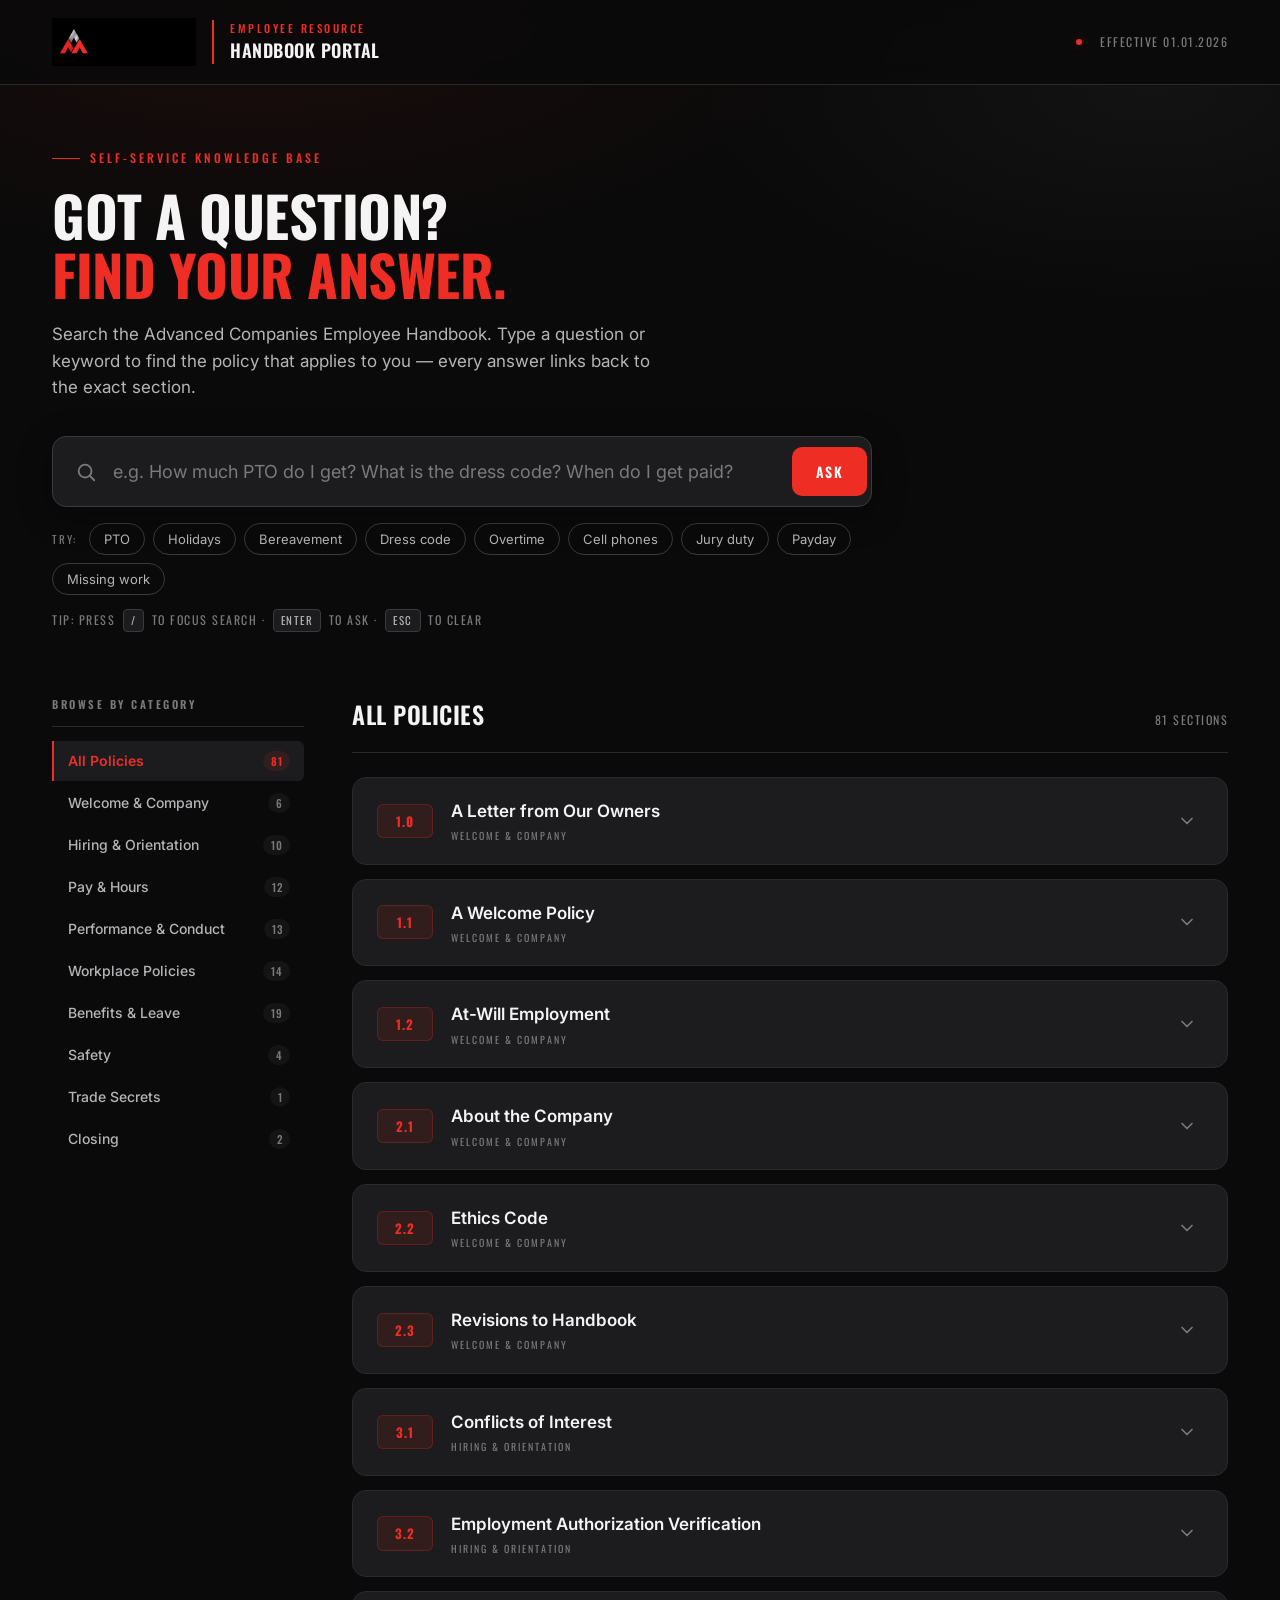
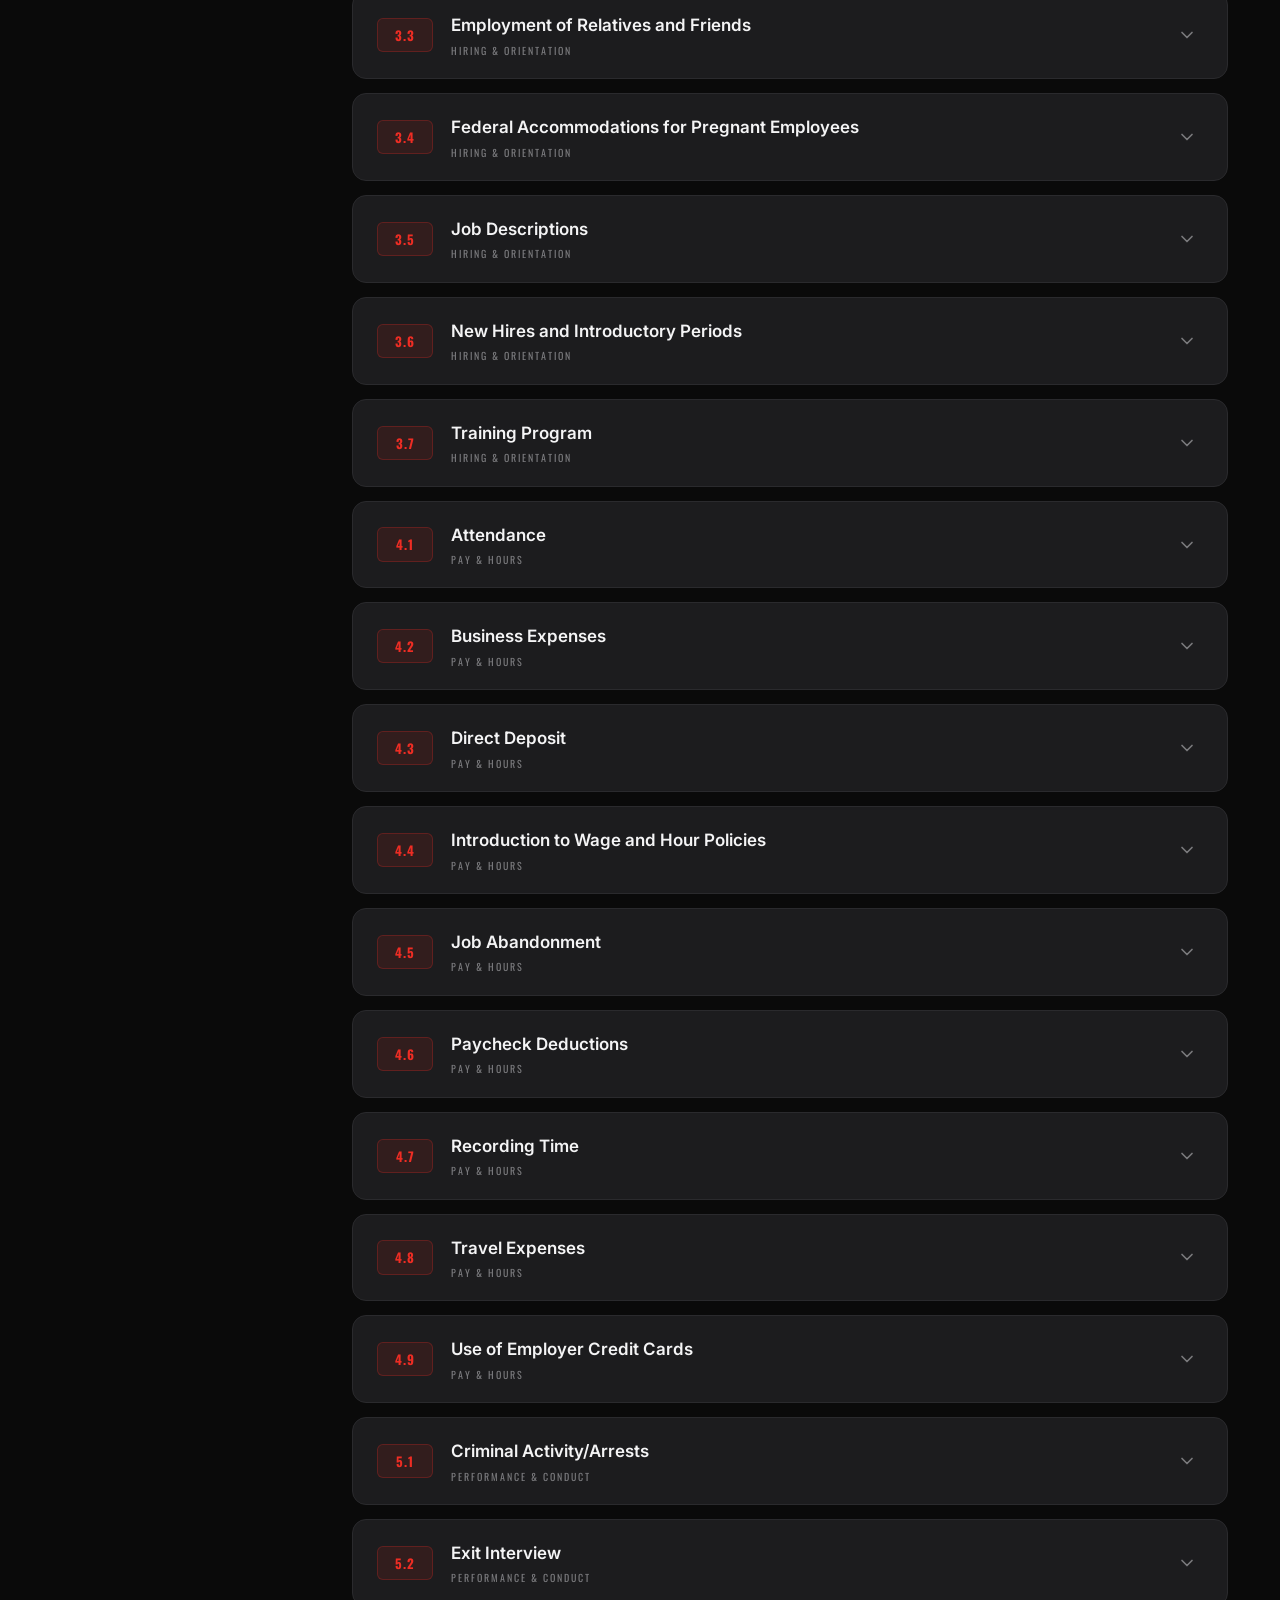
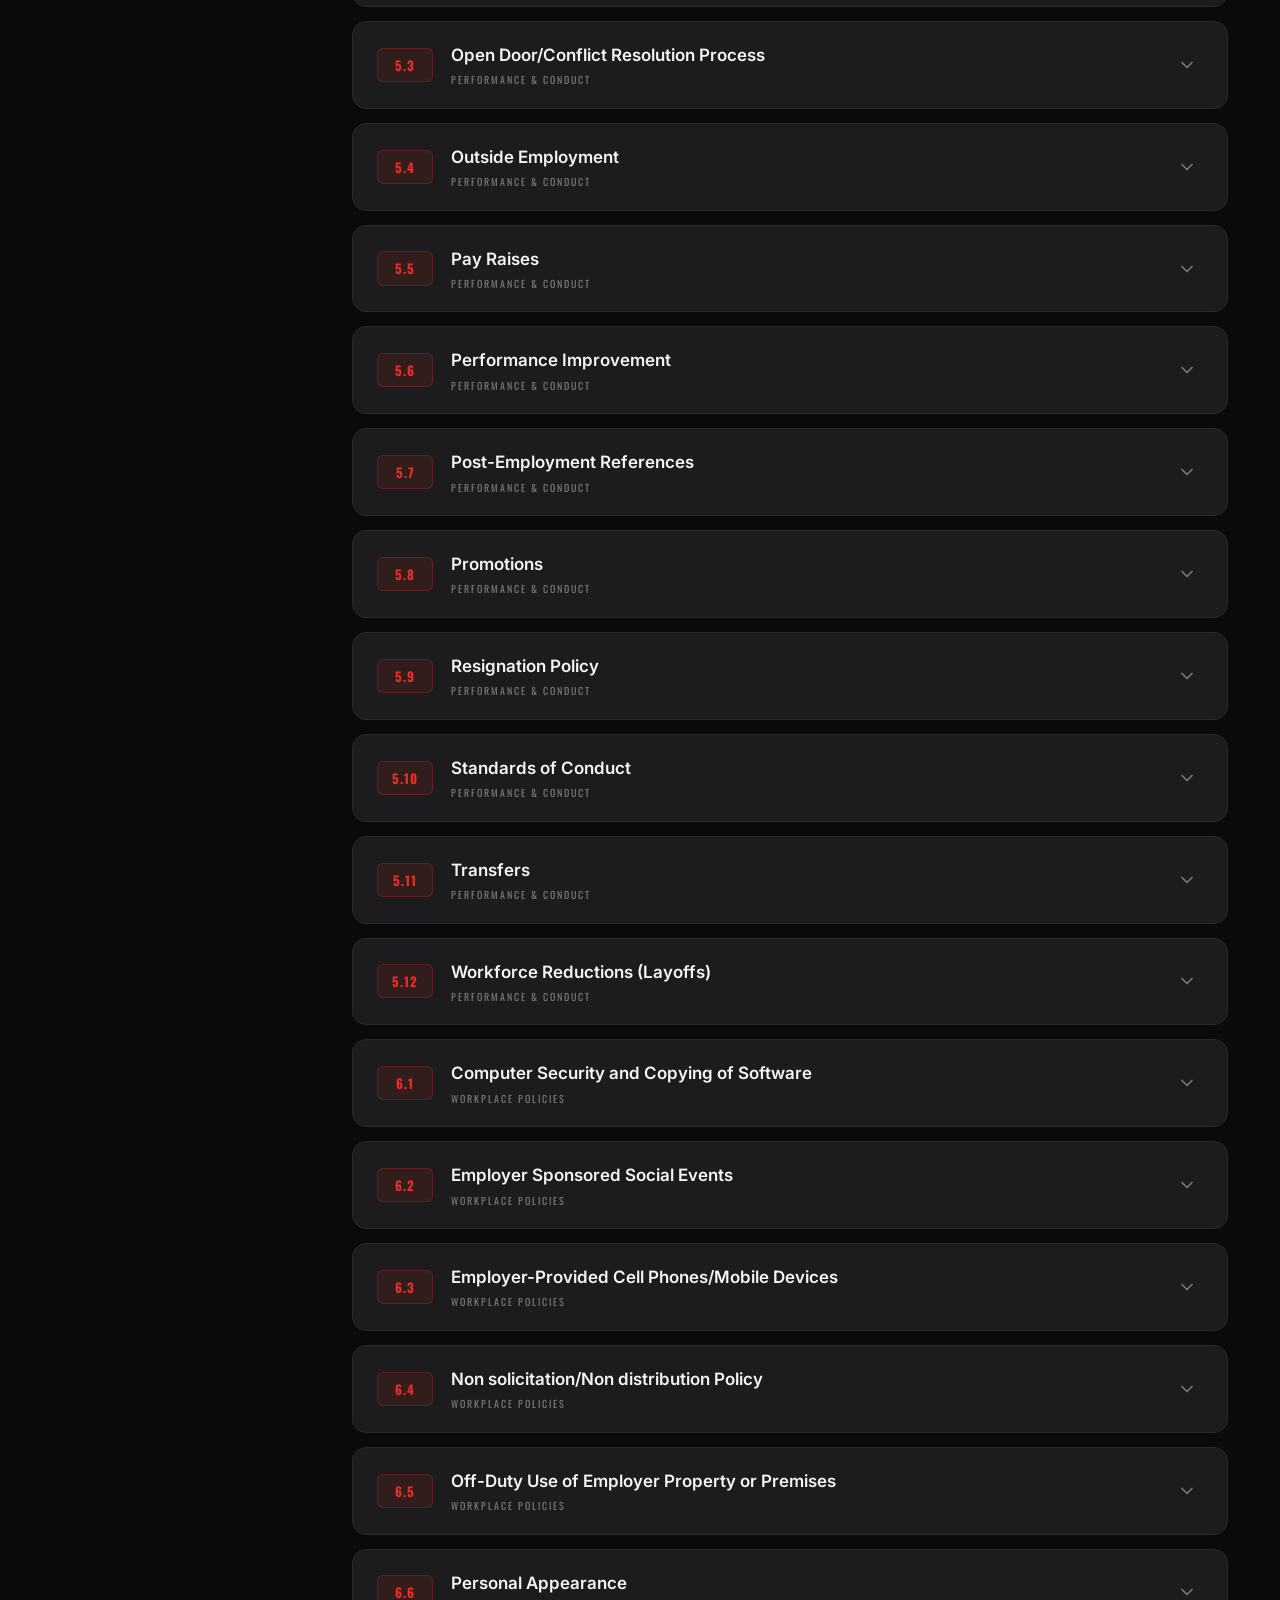
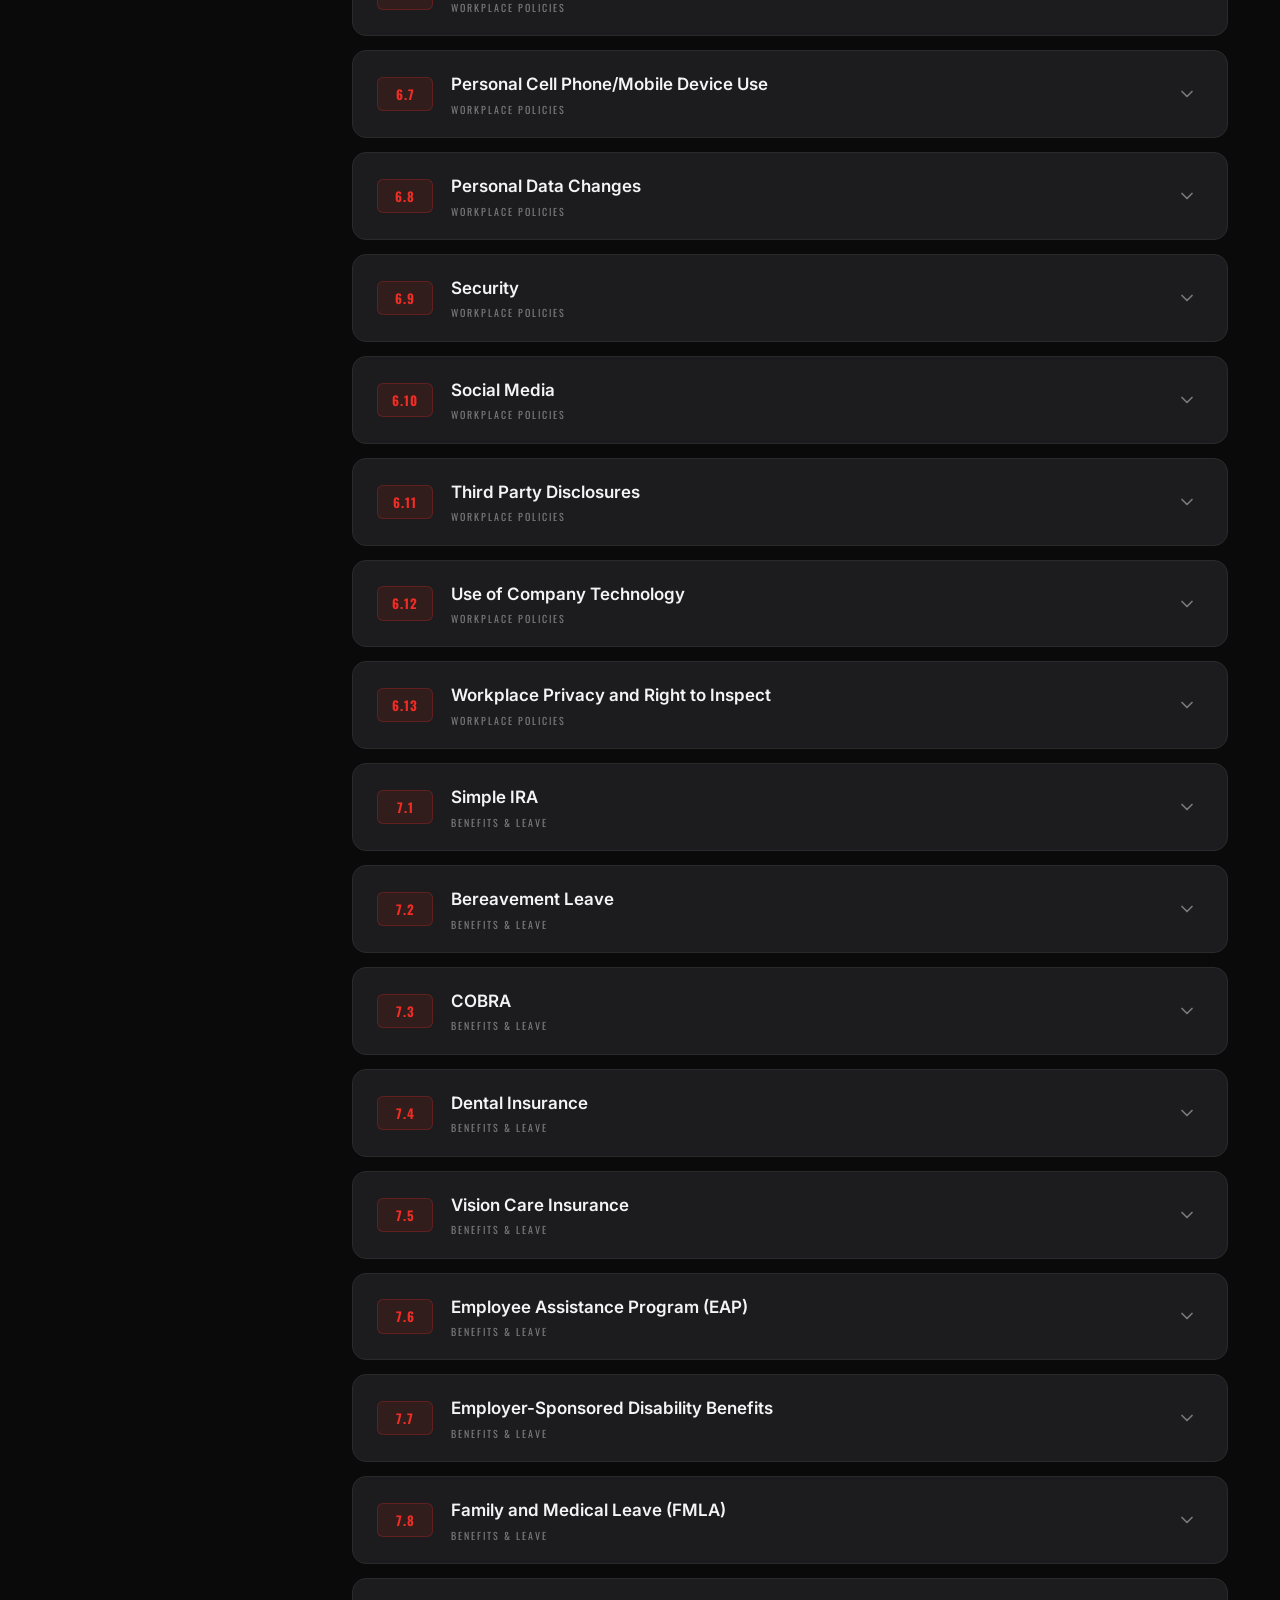
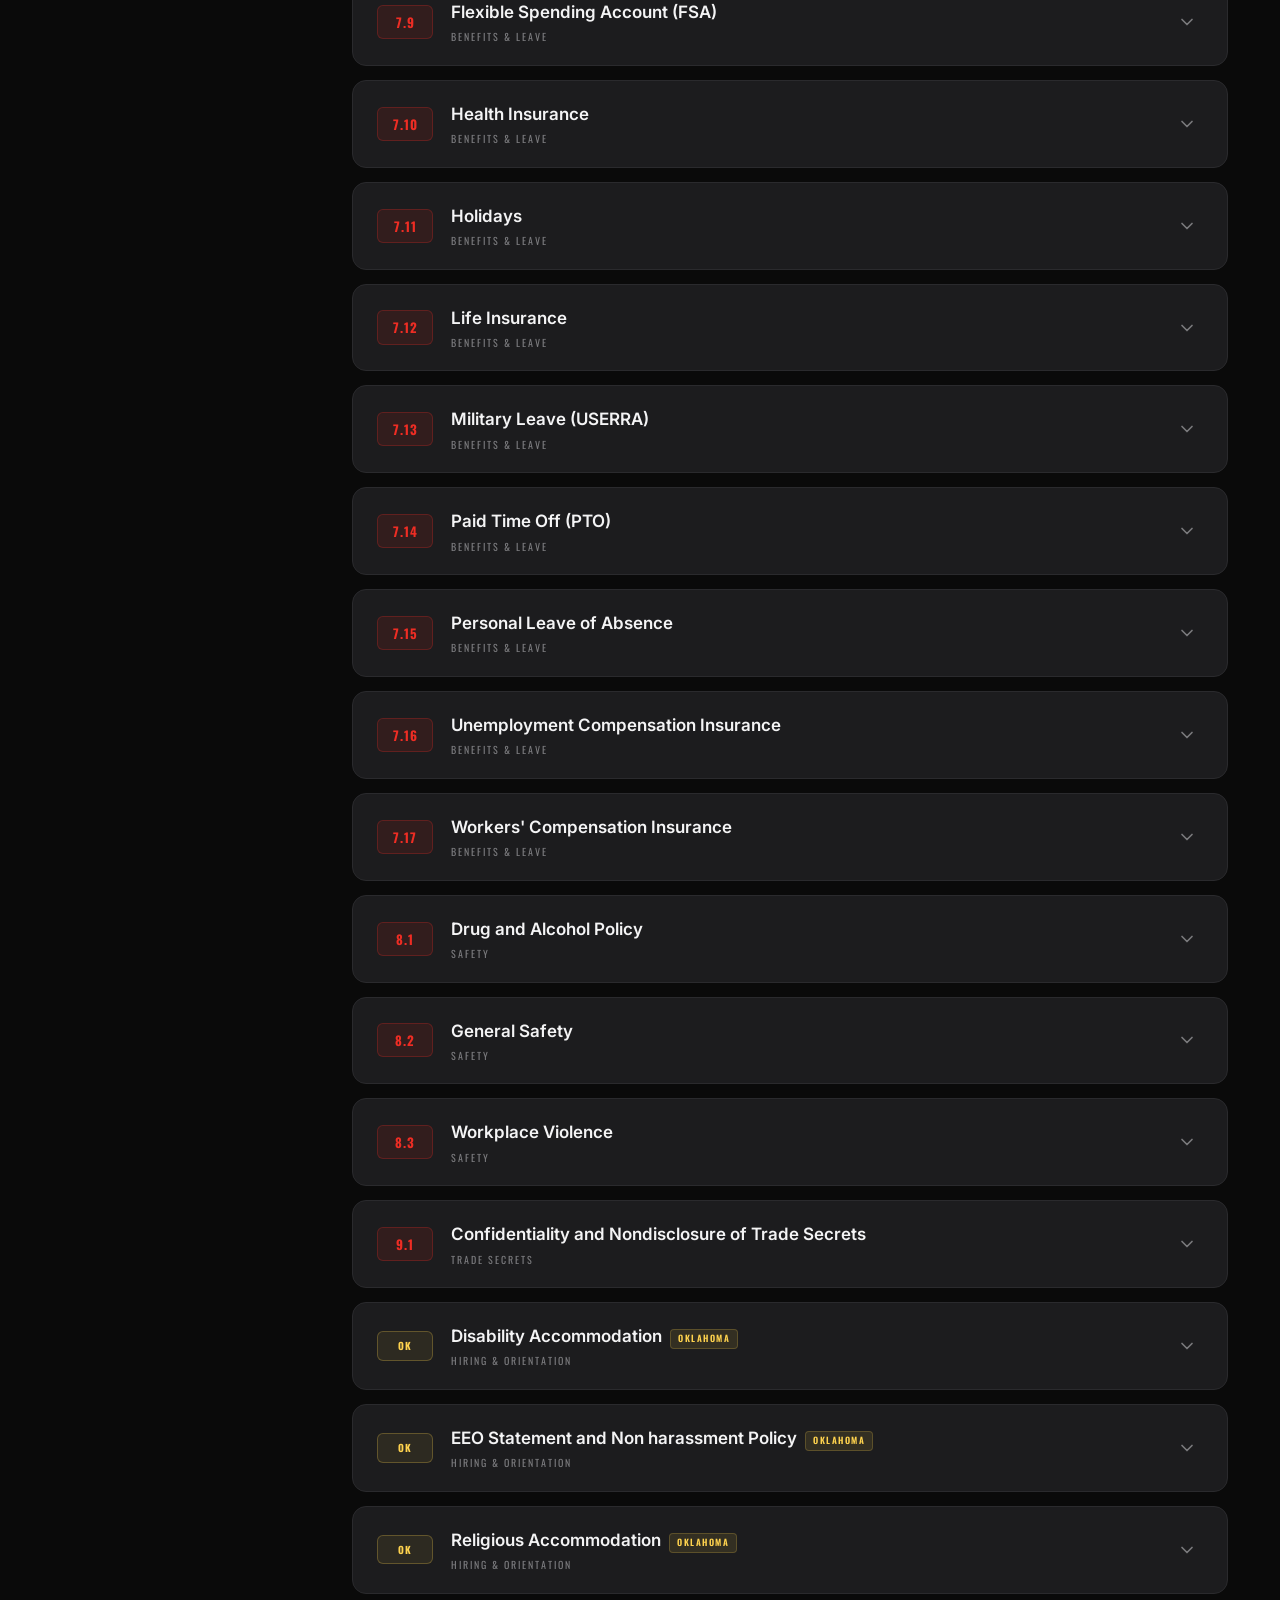
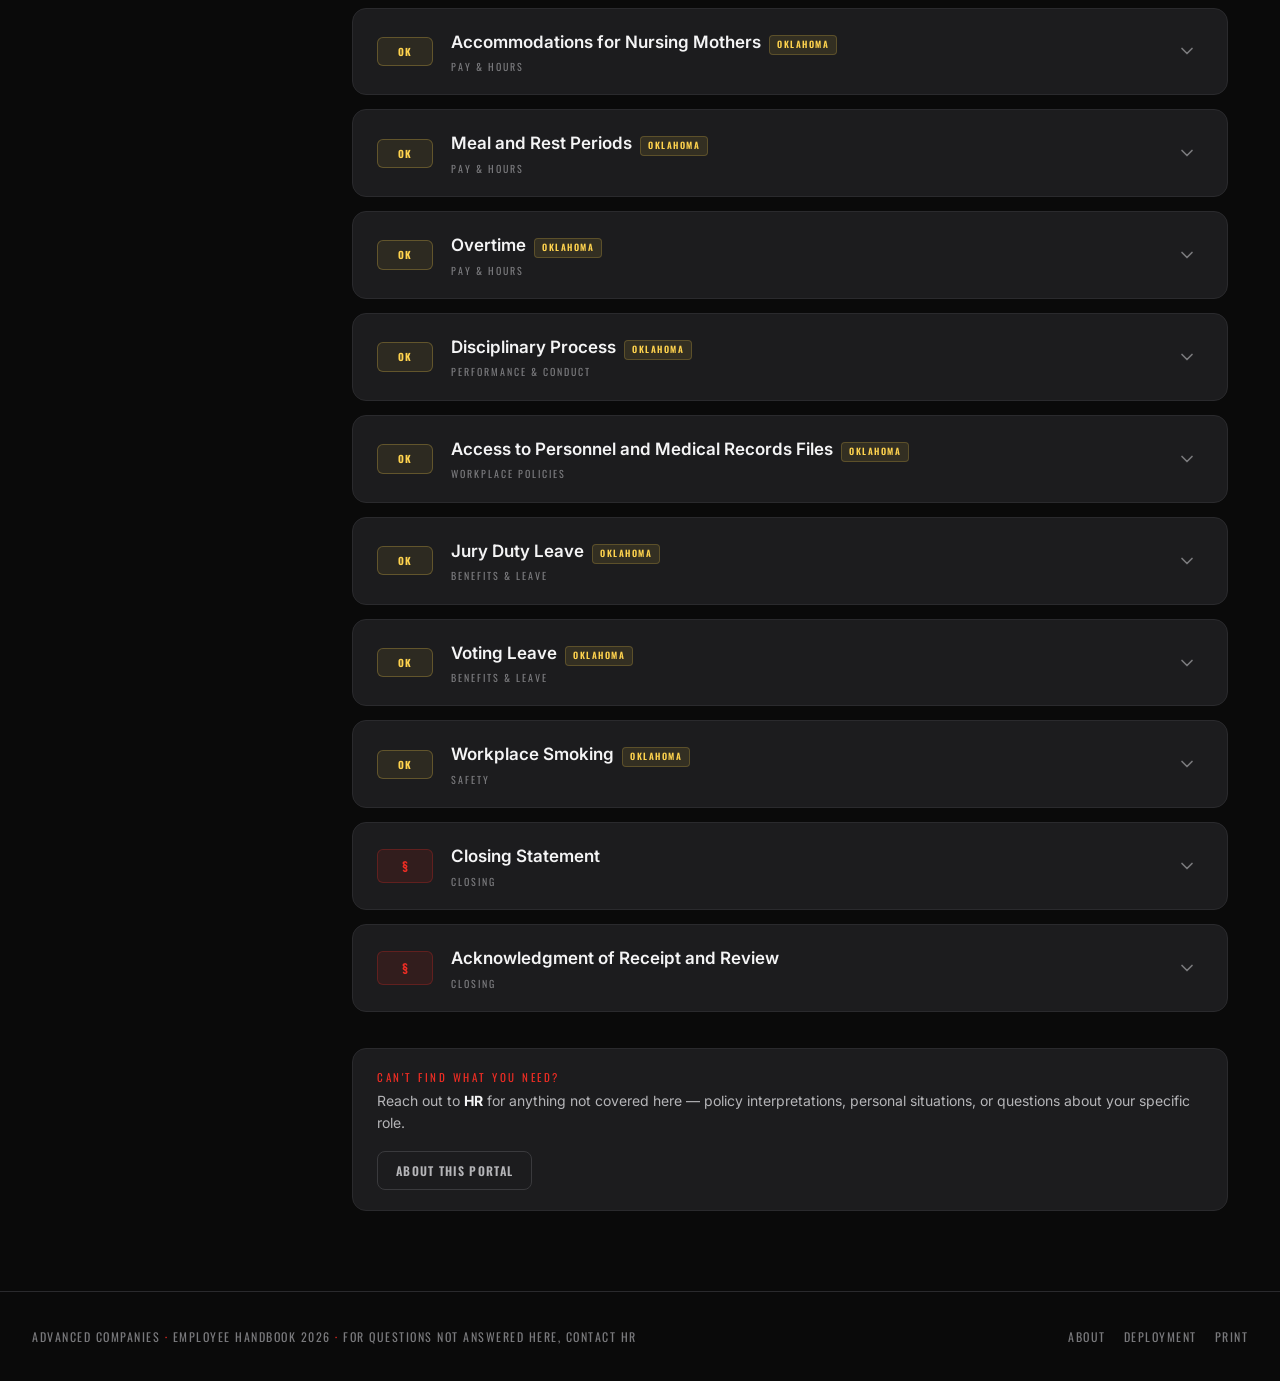
==== index.html @ 1f6cdeb2 "Add static-site entry point for Railpack/Railway deploys - index.html: minimal page that immediately" ====
<!DOCTYPE html>
<html lang="en">
<head>
<meta charset="UTF-8" />
<meta name="viewport" content="width=device-width, initial-scale=1.0" />
<title>Advanced Companies — Employee Handbook</title>
<meta http-equiv="refresh" content="0; url=Advanced_Handbook_Dashboard.html" />
<meta name="robots" content="noindex, nofollow" />
<script>
  // Immediate client-side redirect so the root URL opens the handbook.
  // Keeps Advanced_Handbook_Dashboard.html as the canonical filename for
  // network-drive deployments (no duplicate content to maintain).
  location.replace('Advanced_Handbook_Dashboard.html');
</script>
<style>
  body{margin:0;font-family:-apple-system,BlinkMacSystemFont,'Segoe UI',Roboto,Arial,sans-serif;
       background:#0A0A0A;color:#F4F4F5;display:flex;align-items:center;justify-content:center;
       min-height:100vh;text-align:center;padding:24px;}
  a{color:#EE2D24;font-weight:600;}
</style>
</head>
<body>
  <div>
    <p>Loading the Employee Handbook…</p>
    <p><a href="Advanced_Handbook_Dashboard.html">Open the handbook</a> if you are not redirected automatically.</p>
  </div>
</body>
</html>
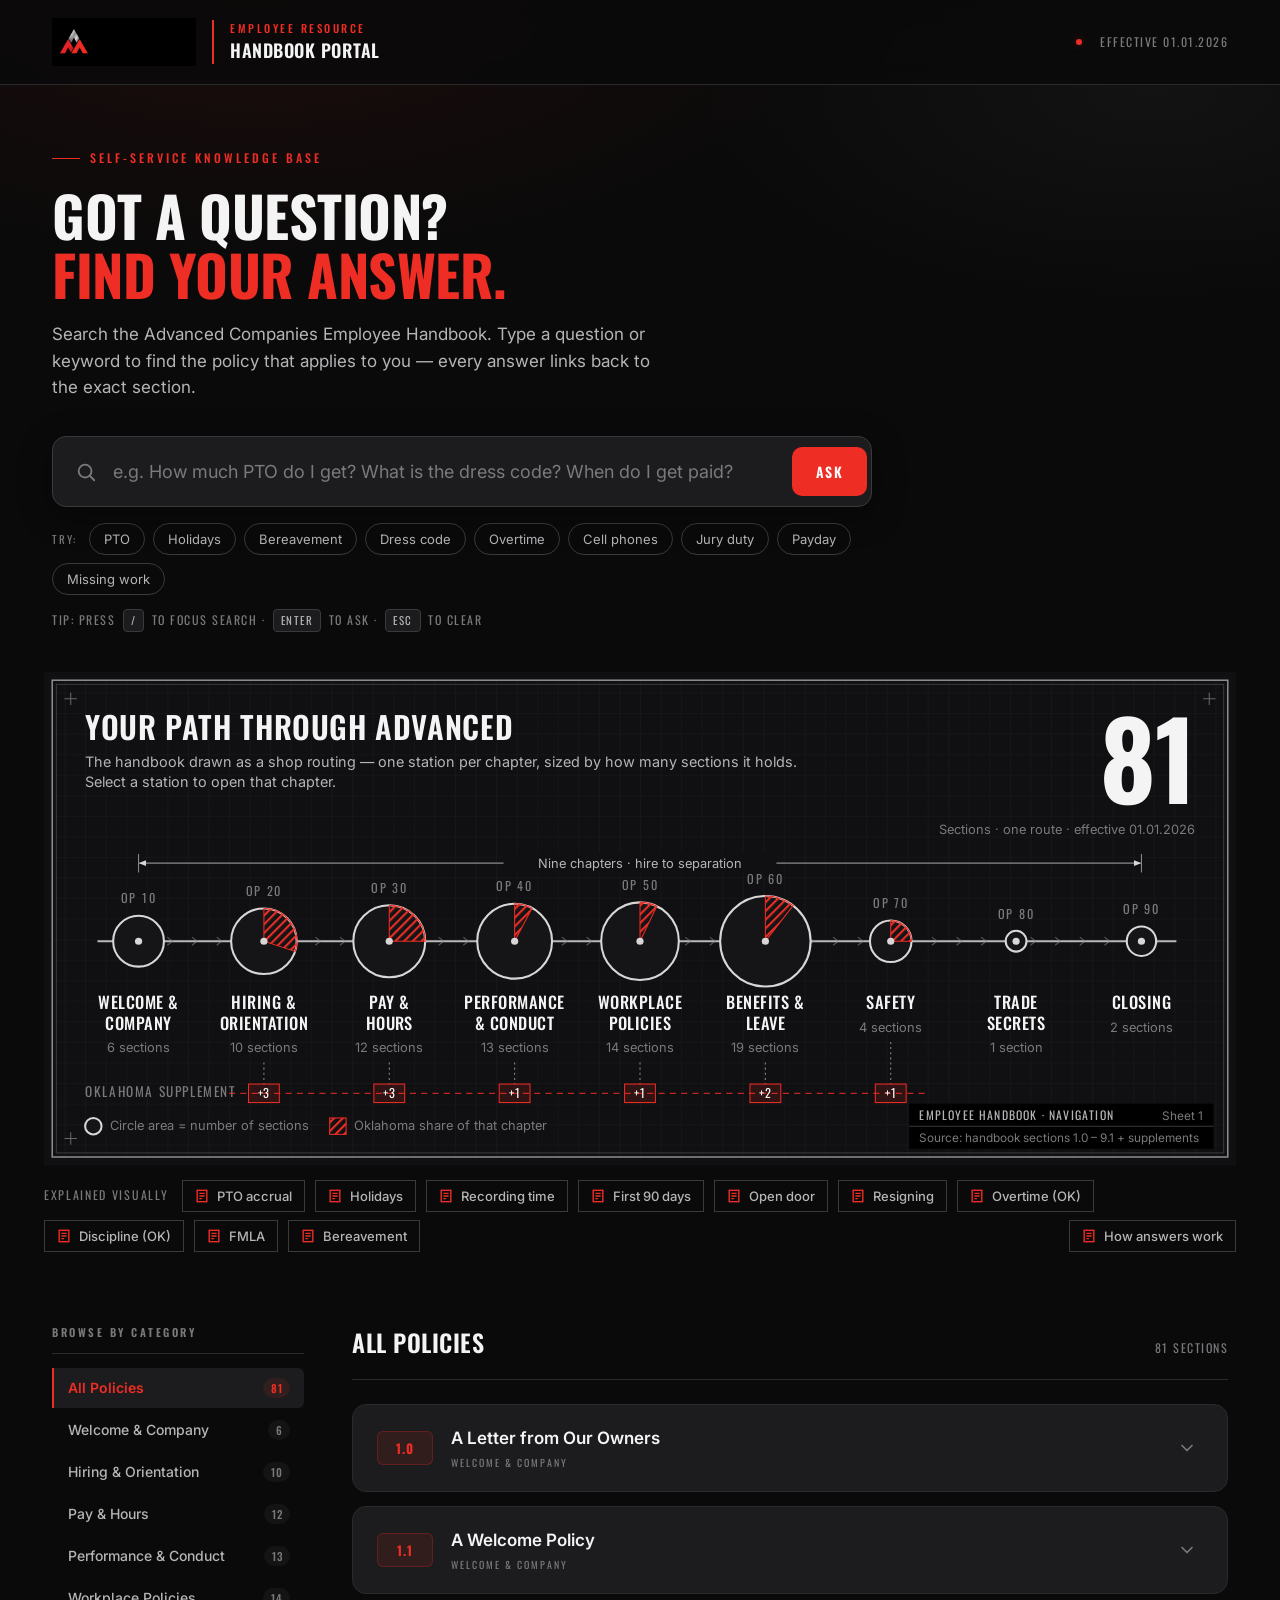
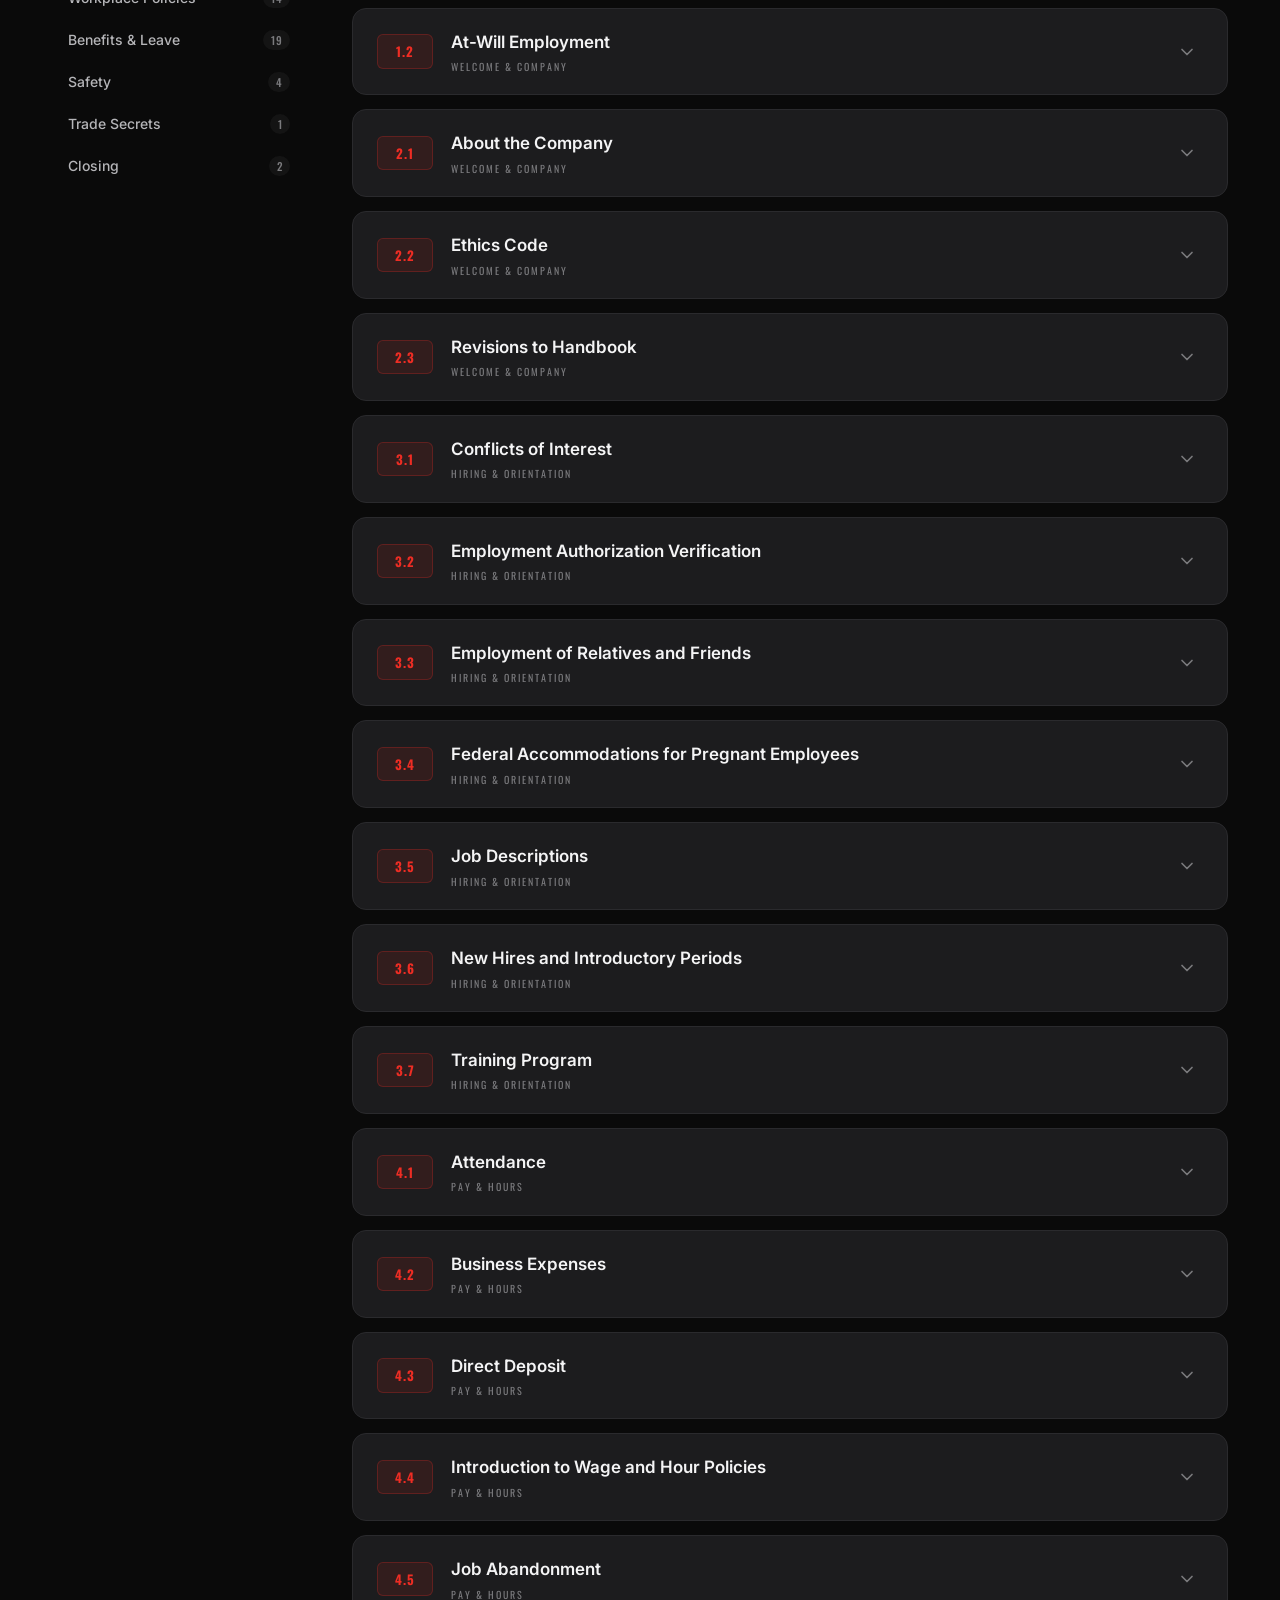
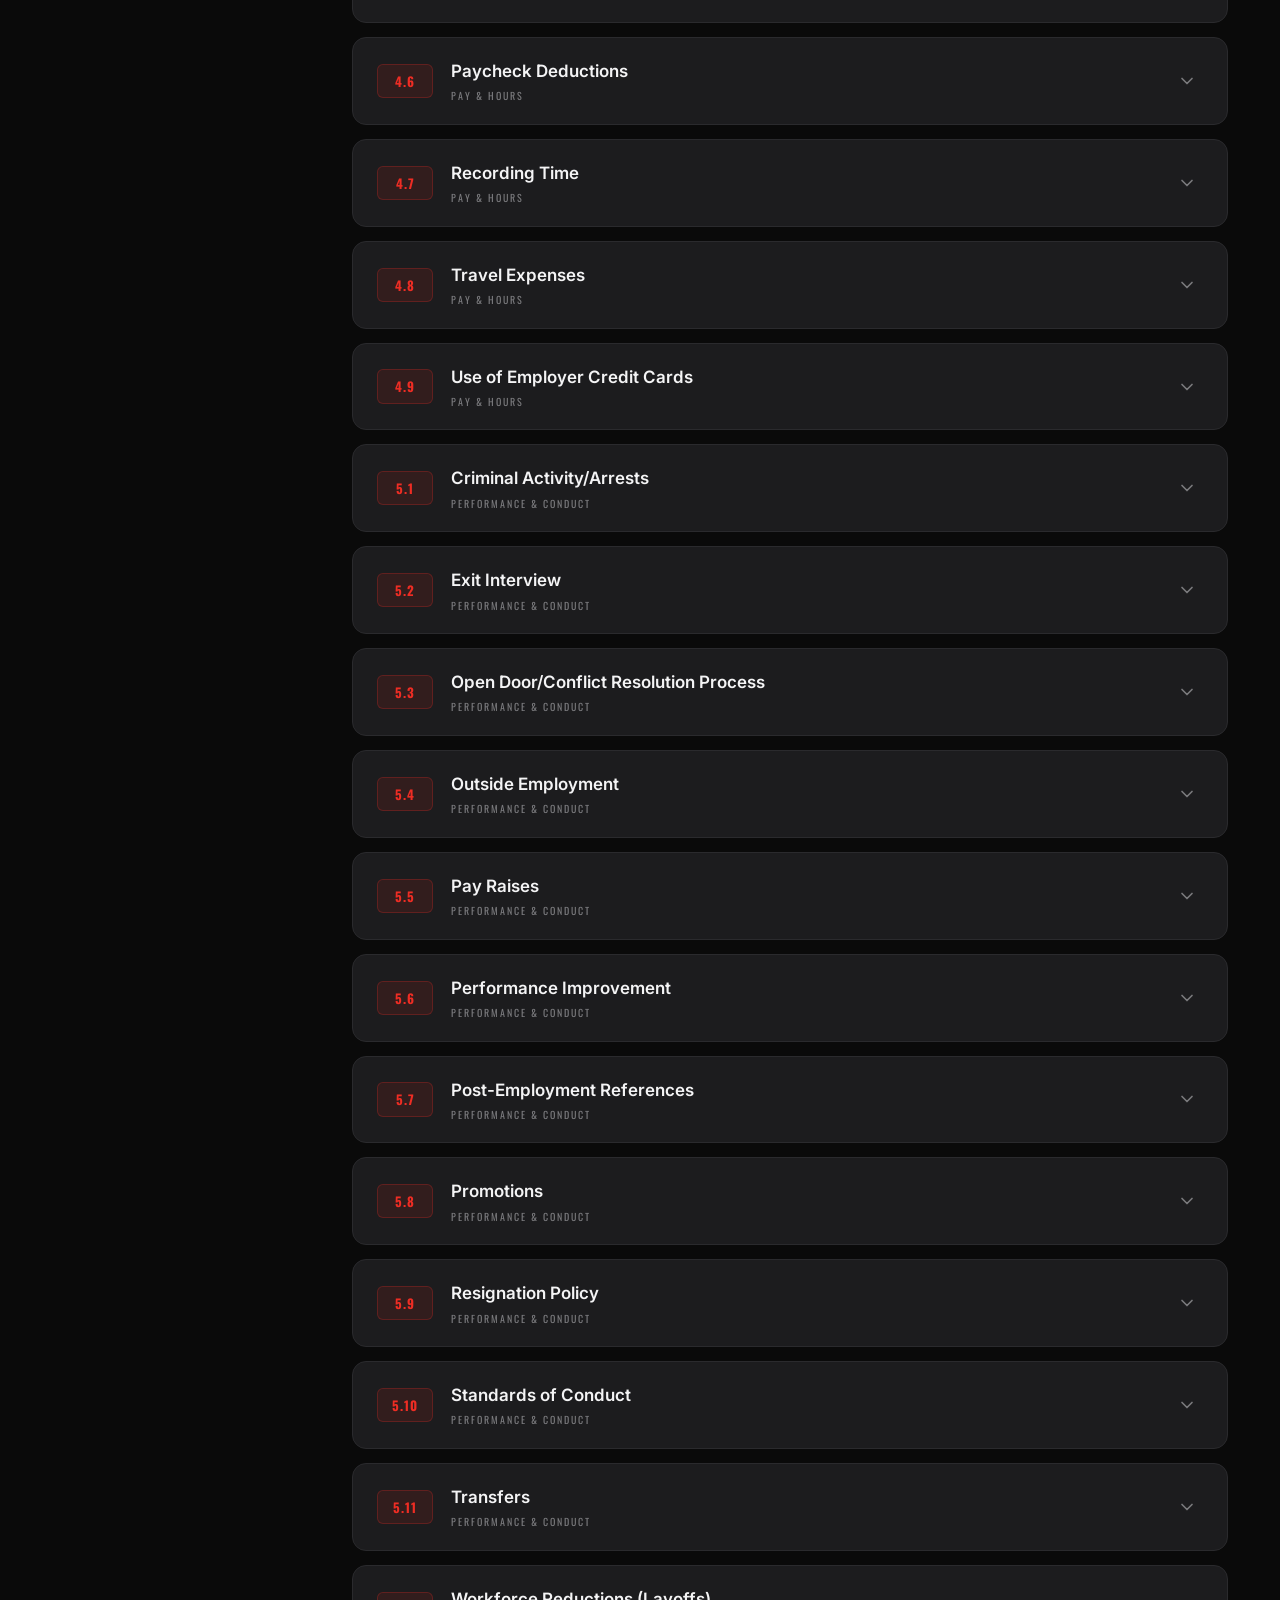
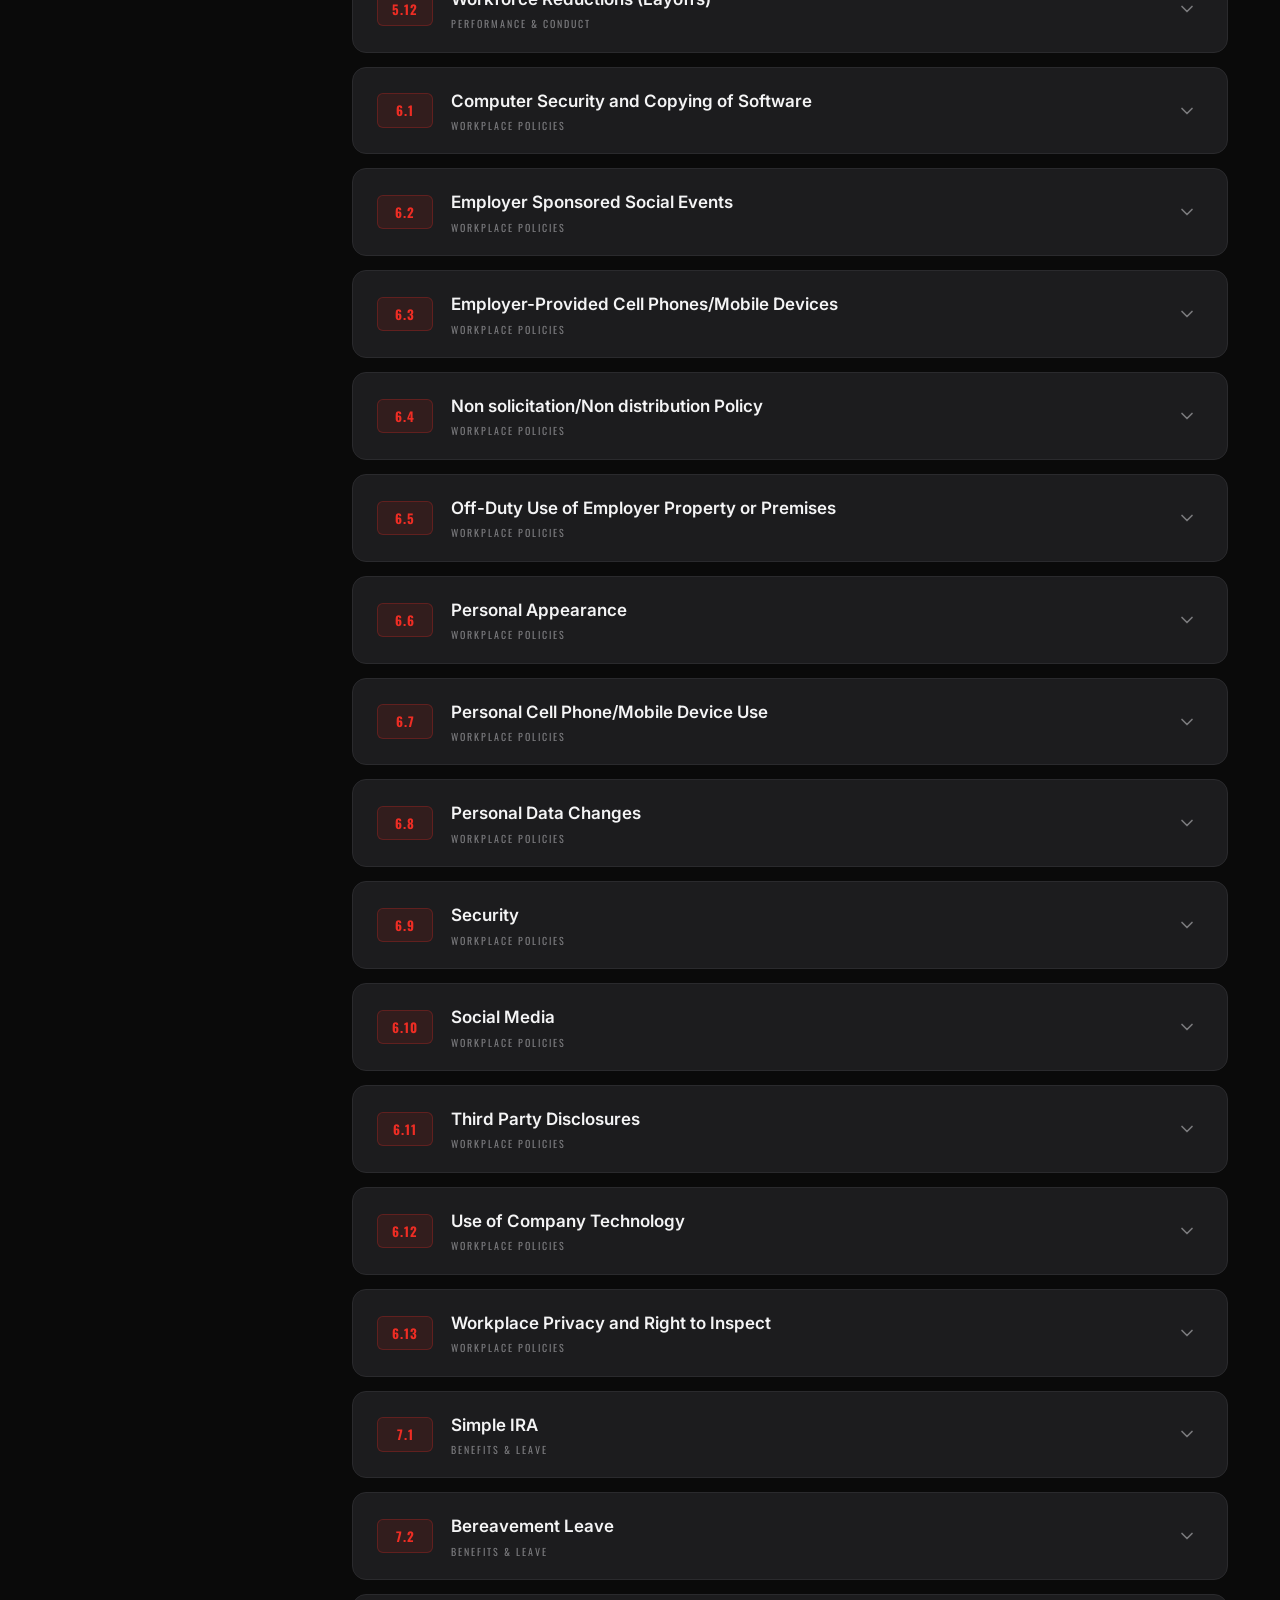
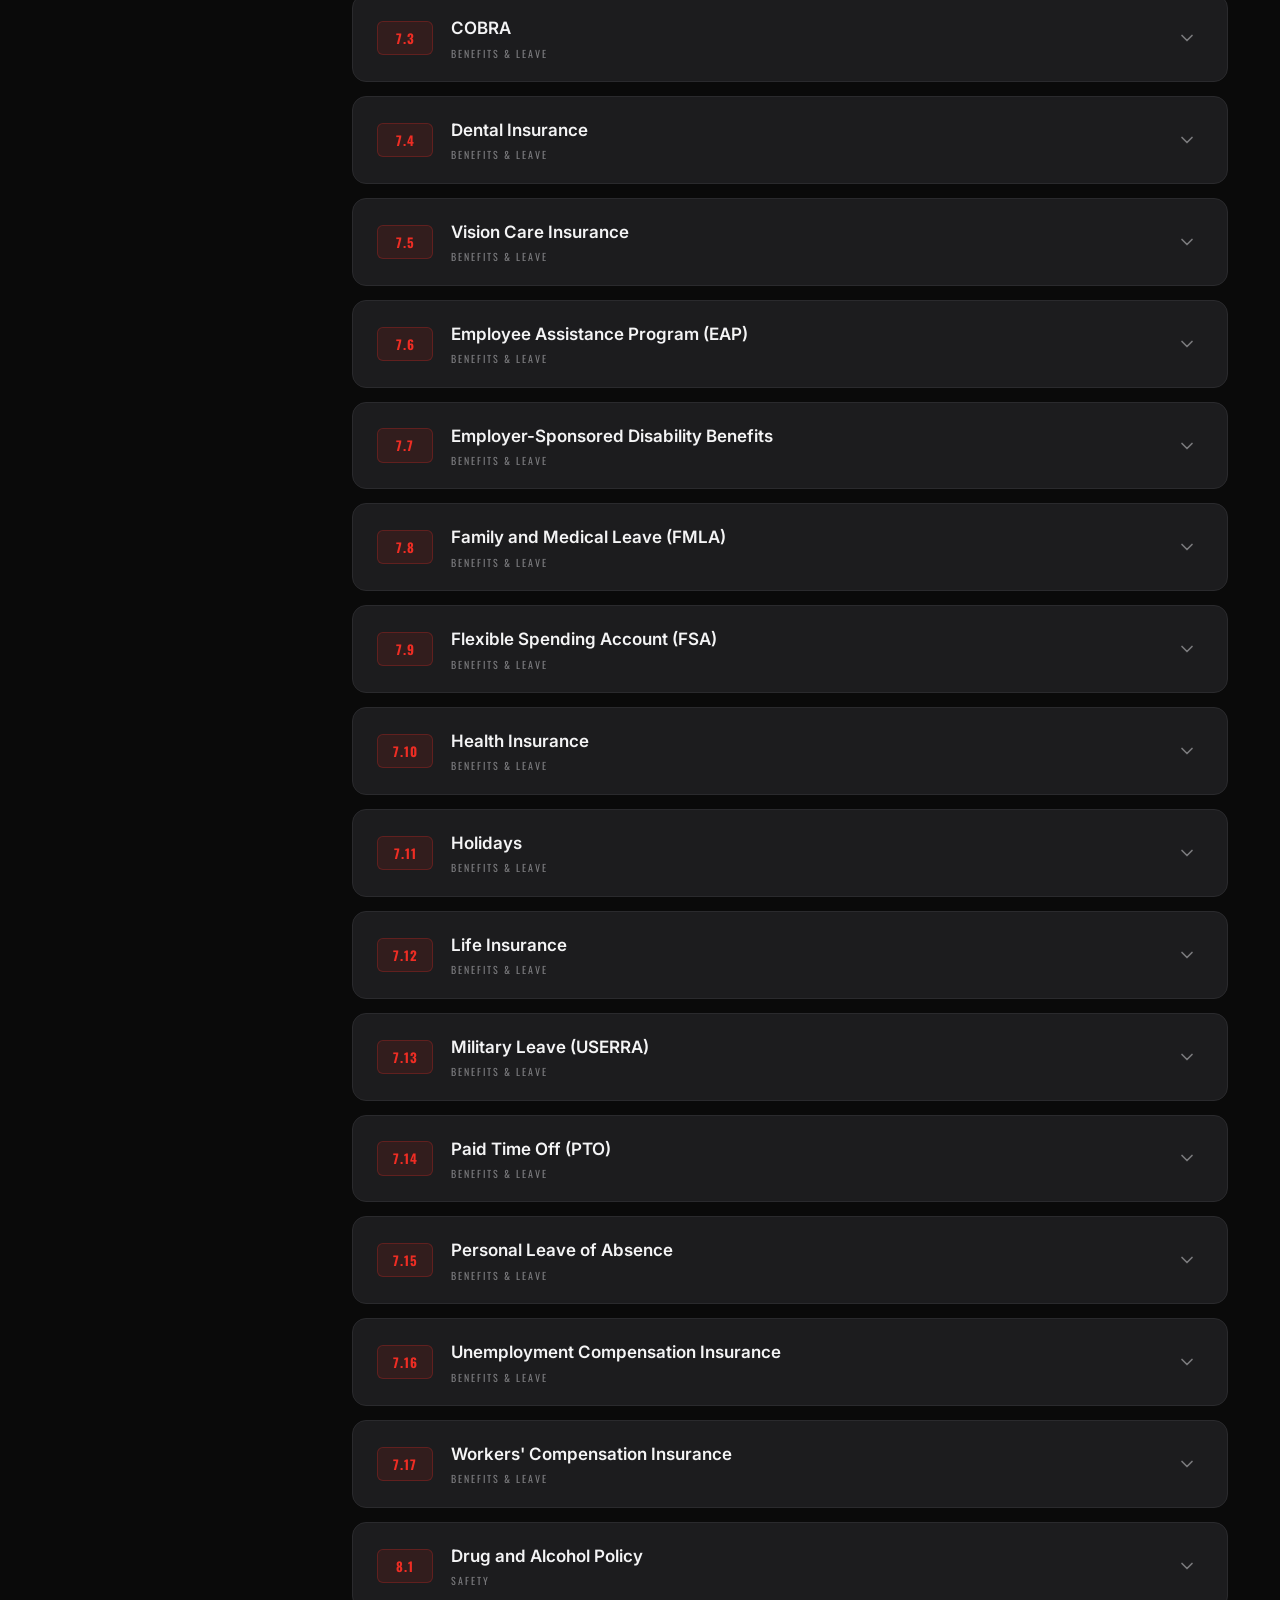
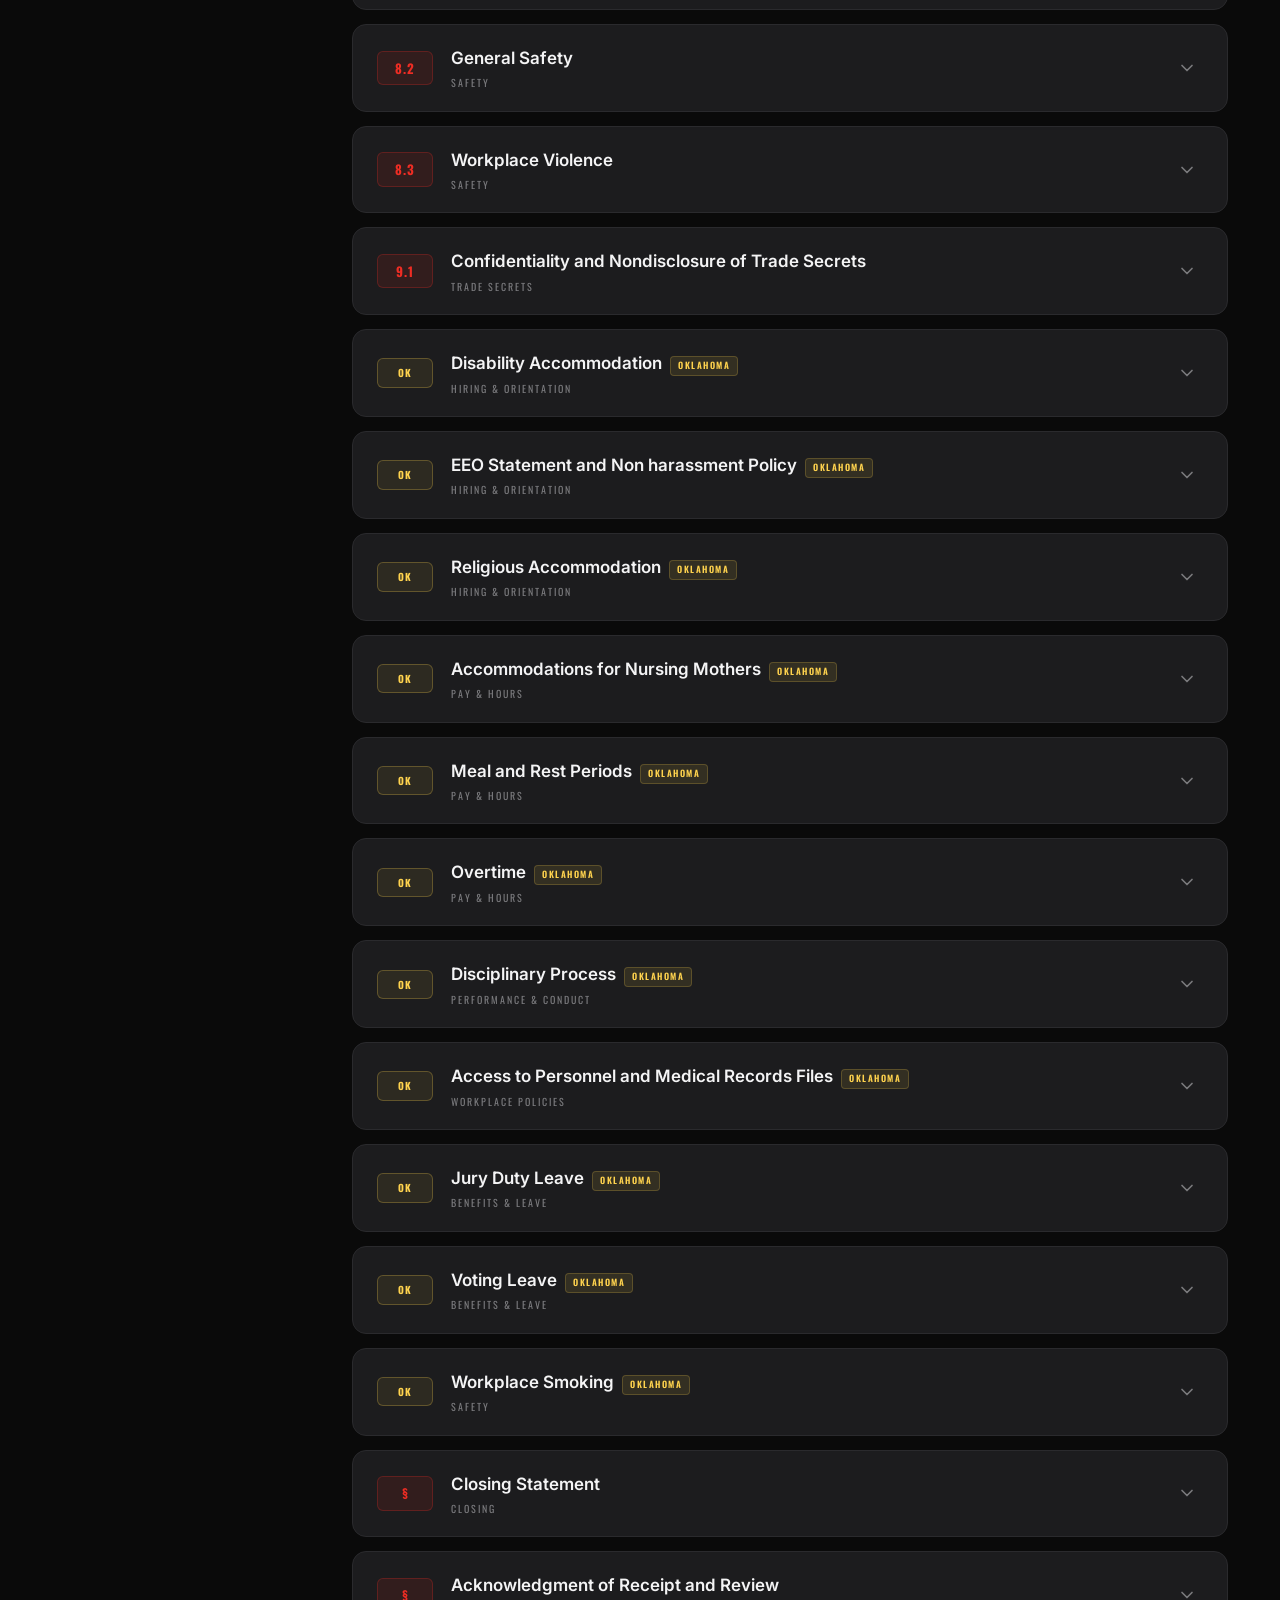
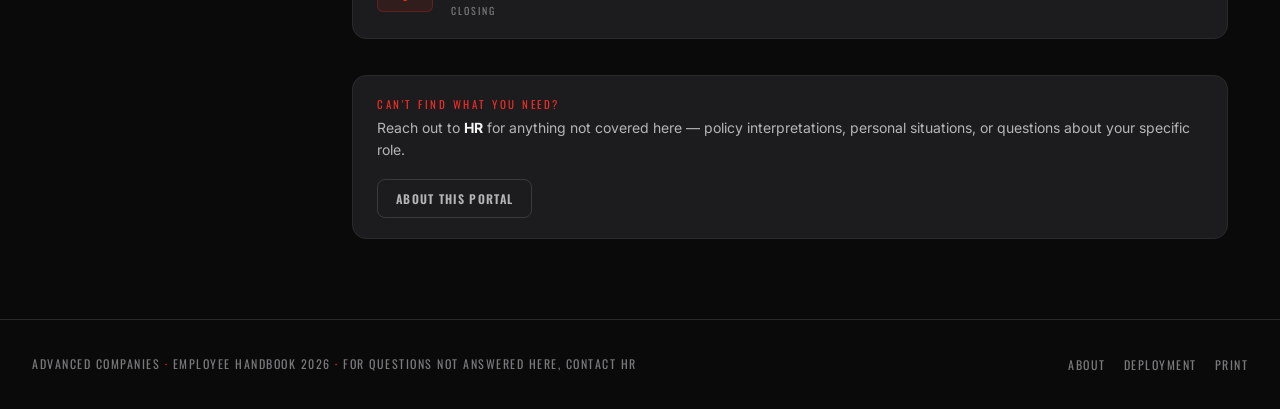
==== commit 26da914a: "Site icon: the Advanced mark on every page Edge shows it in the address bar and on the tab, as the T" ====
--- a/index.html
+++ b/index.html
@@ -2,6 +2,7 @@
 <html lang="en">
 <head>
 <meta charset="UTF-8" />
+<link rel="icon" href="/advanced-mark.svg" type="image/svg+xml">
 <meta name="viewport" content="width=device-width, initial-scale=1.0" />
 <title>Advanced Companies — Employee Handbook</title>
 <meta http-equiv="refresh" content="0; url=Advanced_Handbook_Dashboard.html" />
